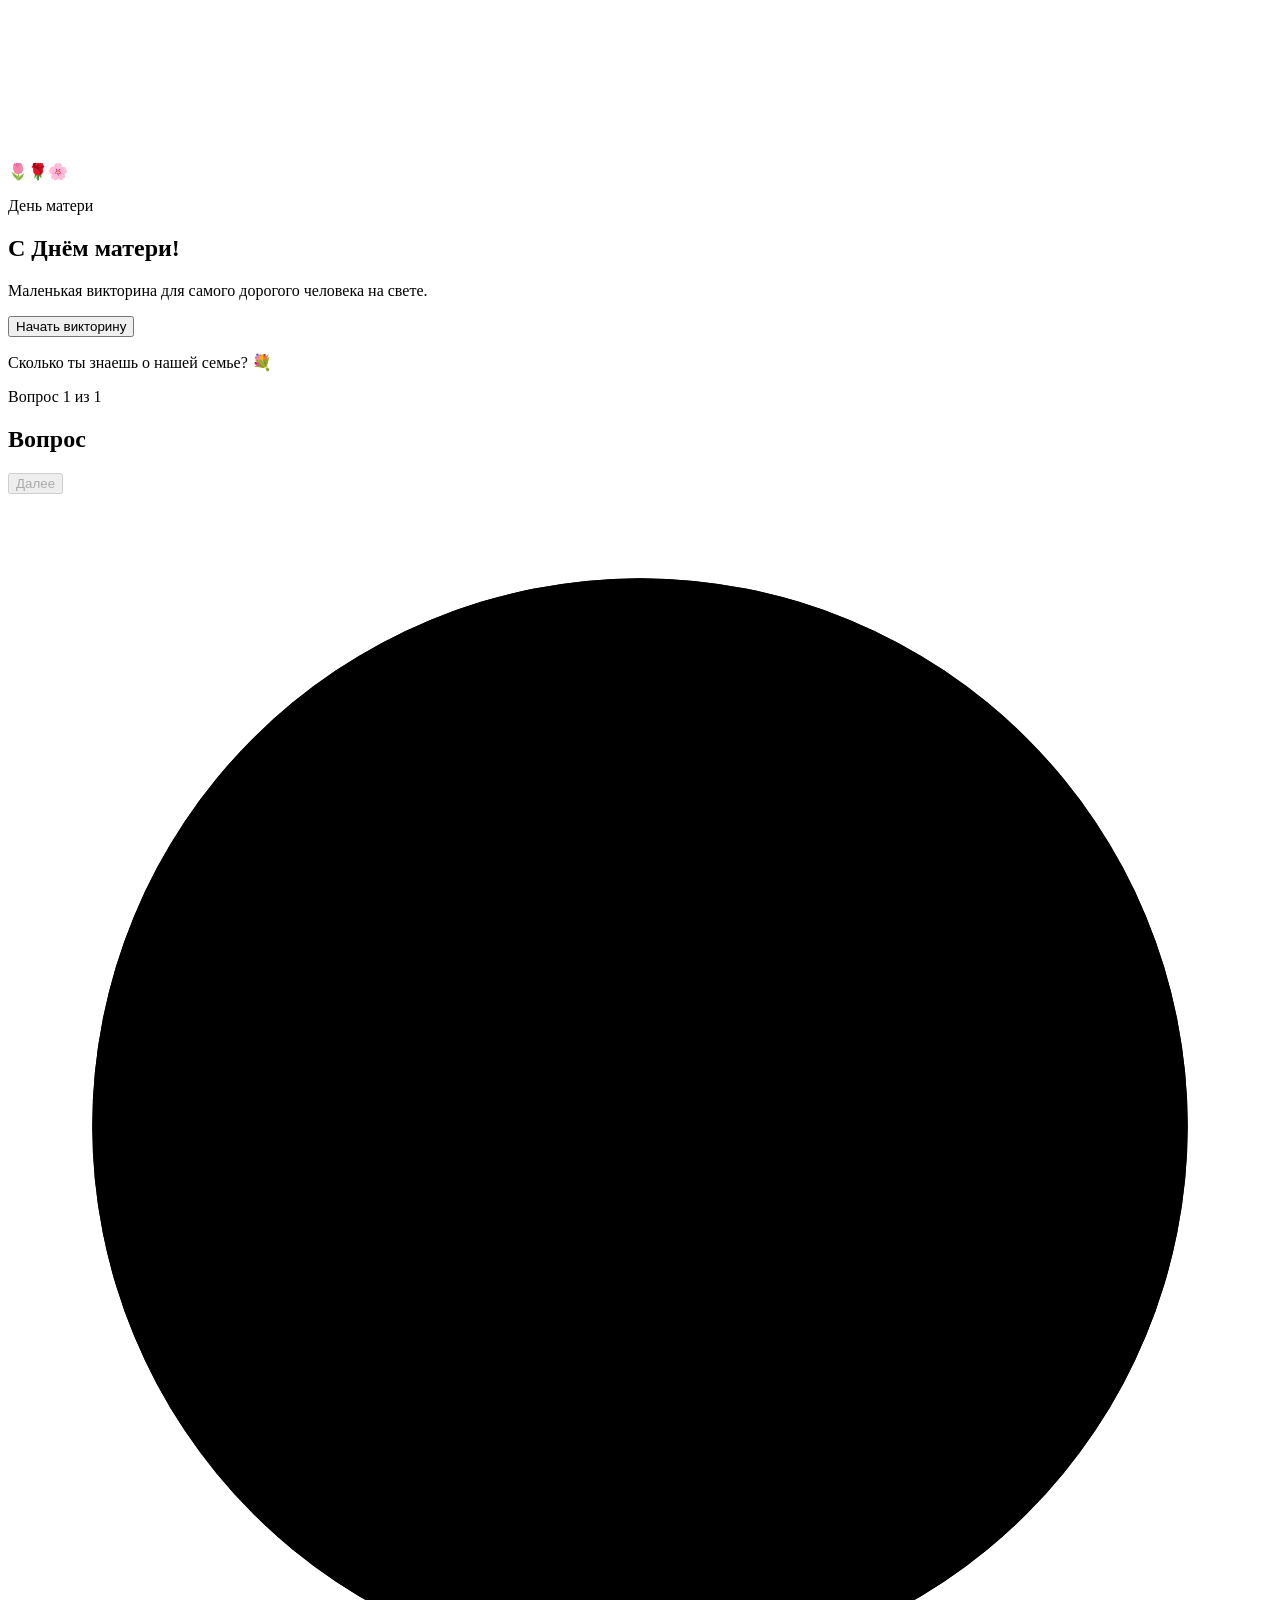
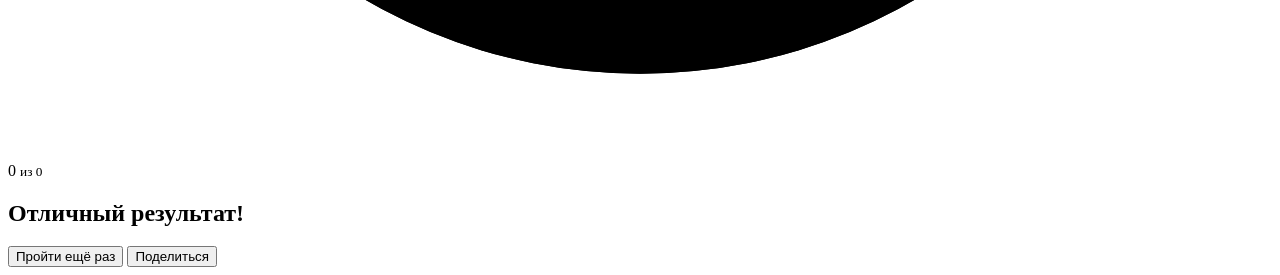
==== index.html @ c1efa542 "Add Mother's Day interactive quiz site (HTML/CSS/JS)" ====
<!DOCTYPE html>
<html lang="ru">
<head>
  <meta charset="UTF-8" />
  <meta name="viewport" content="width=device-width, initial-scale=1.0" />
  <title>С Днём матери ❤️</title>
  <meta name="description" content="Маленькая интерактивная викторина для самой лучшей мамы." />
  <link rel="preconnect" href="https://fonts.googleapis.com" />
  <link rel="preconnect" href="https://fonts.gstatic.com" crossorigin />
  <link
    href="https://fonts.googleapis.com/css2?family=Comfortaa:wght@400;500;600;700&family=Playfair+Display:ital,wght@0,500;0,600;0,700;1,500&display=swap"
    rel="stylesheet"
  />
  <link rel="stylesheet" href="css/style.css" />
</head>
<body>
  <div class="petals" aria-hidden="true"></div>
  <canvas id="confetti" aria-hidden="true"></canvas>

  <main class="app">
    <section id="screen-intro" class="screen screen--active">
      <div class="card card--intro">
        <div class="bouquet" aria-hidden="true">
          <span>🌷</span><span>🌹</span><span>🌸</span>
        </div>
        <p class="eyebrow" id="intro-eyebrow">День матери</p>
        <h1 class="title" id="intro-title">С Днём матери!</h1>
        <p class="subtitle" id="intro-subtitle">
          Маленькая викторина для самого дорогого человека на свете.
        </p>
        <button class="btn btn--primary" id="start-btn">
          Начать викторину
        </button>
        <p class="hint" id="intro-hint">Сколько ты знаешь о нашей семье? 💐</p>
      </div>
    </section>

    <section id="screen-quiz" class="screen">
      <div class="card card--quiz">
        <div class="progress">
          <div class="progress__bar">
            <div class="progress__fill" id="progress-fill"></div>
          </div>
          <span class="progress__label" id="progress-label">Вопрос 1 из 1</span>
        </div>

        <h2 class="question" id="question-text">Вопрос</h2>

        <div class="options" id="options"></div>

        <div class="feedback" id="feedback" hidden></div>

        <button class="btn btn--primary" id="next-btn" disabled>
          Далее
        </button>
      </div>
    </section>

    <section id="screen-result" class="screen">
      <div class="card card--result">
        <div class="score-ring">
          <svg viewBox="0 0 120 120" class="score-ring__svg">
            <circle class="score-ring__track" cx="60" cy="60" r="52" />
            <circle class="score-ring__value" id="score-ring-value" cx="60" cy="60" r="52" />
          </svg>
          <div class="score-ring__text">
            <span id="score-number">0</span>
            <small id="score-total">из 0</small>
          </div>
        </div>

        <h2 class="result-title" id="result-title">Отличный результат!</h2>
        <p class="result-text" id="result-text"></p>

        <div class="result-actions">
          <button class="btn btn--primary" id="restart-btn">
            Пройти ещё раз
          </button>
          <button class="btn btn--ghost" id="share-btn">
            Поделиться
          </button>
        </div>
      </div>
    </section>
  </main>

  <script src="js/quiz-data.js"></script>
  <script src="js/app.js"></script>
</body>
</html>
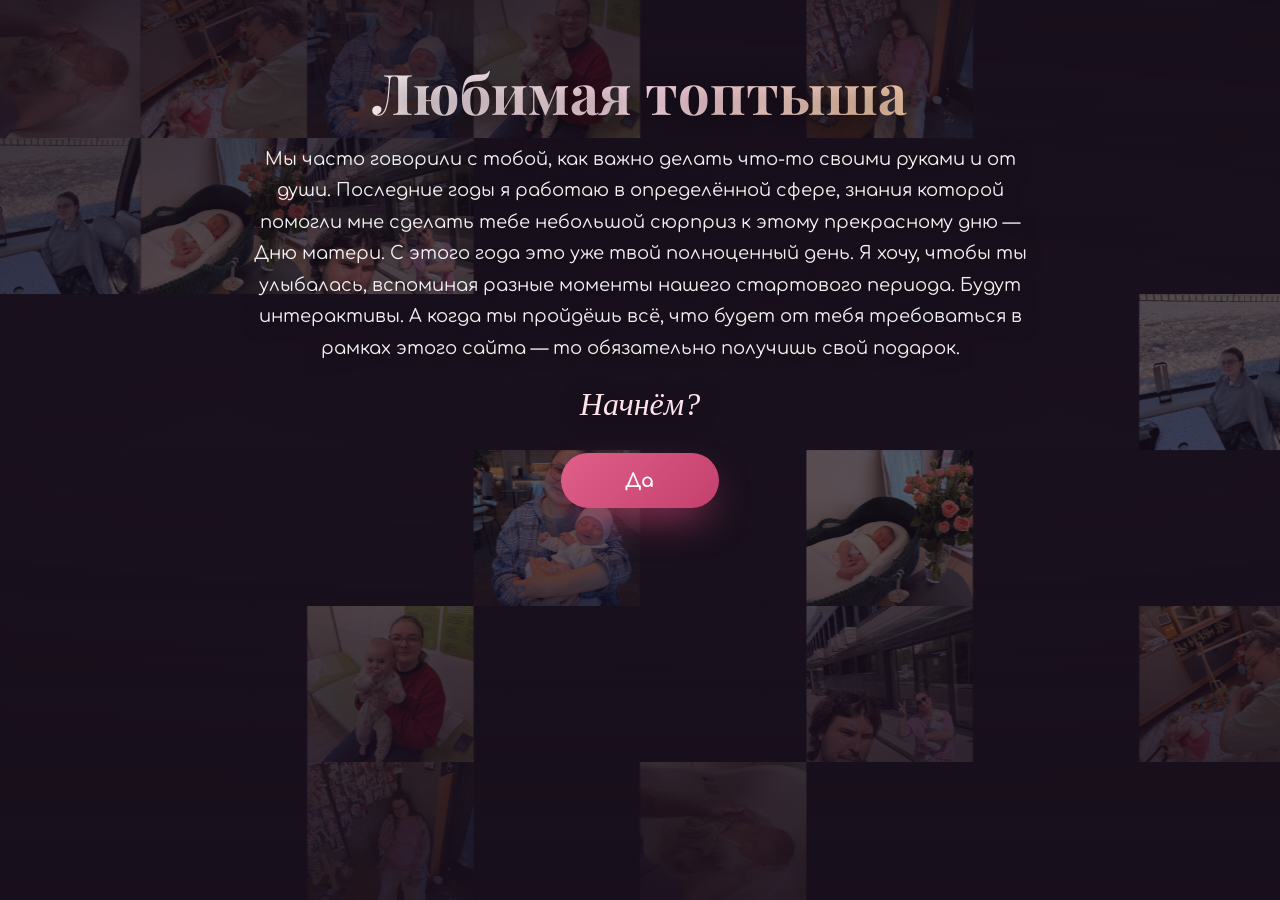
==== commit 5d498501: "Add landing page with photo mosaic; move quiz to quiz.html" ====
--- a/index.html
+++ b/index.html
@@ -3,88 +3,38 @@
 <head>
   <meta charset="UTF-8" />
   <meta name="viewport" content="width=device-width, initial-scale=1.0" />
-  <title>С Днём матери ❤️</title>
-  <meta name="description" content="Маленькая интерактивная викторина для самой лучшей мамы." />
+  <title>Любимой топтыше 💐</title>
+  <meta name="description" content="Сюрприз ко Дню матери" />
   <link rel="preconnect" href="https://fonts.googleapis.com" />
   <link rel="preconnect" href="https://fonts.gstatic.com" crossorigin />
   <link
     href="https://fonts.googleapis.com/css2?family=Comfortaa:wght@400;500;600;700&family=Playfair+Display:ital,wght@0,500;0,600;0,700;1,500&display=swap"
     rel="stylesheet"
   />
-  <link rel="stylesheet" href="css/style.css" />
+  <link rel="stylesheet" href="css/landing.css" />
 </head>
 <body>
-  <div class="petals" aria-hidden="true"></div>
-  <canvas id="confetti" aria-hidden="true"></canvas>
+  <div class="mosaic" id="mosaic" aria-hidden="true"></div>
+  <div class="scrim" aria-hidden="true"></div>
 
-  <main class="app">
-    <section id="screen-intro" class="screen screen--active">
-      <div class="card card--intro">
-        <div class="bouquet" aria-hidden="true">
-          <span>🌷</span><span>🌹</span><span>🌸</span>
-        </div>
-        <p class="eyebrow" id="intro-eyebrow">День матери</p>
-        <h1 class="title" id="intro-title">С Днём матери!</h1>
-        <p class="subtitle" id="intro-subtitle">
-          Маленькая викторина для самого дорогого человека на свете.
-        </p>
-        <button class="btn btn--primary" id="start-btn">
-          Начать викторину
-        </button>
-        <p class="hint" id="intro-hint">Сколько ты знаешь о нашей семье? 💐</p>
-      </div>
-    </section>
+  <main class="landing">
+    <div class="landing__text">
+      <p class="greeting">Любимая топтыша</p>
+      <p class="message">
+        Мы часто говорили с тобой, как важно делать что-то своими руками и от
+        души. Последние годы я работаю в определённой сфере, знания которой
+        помогли мне сделать тебе небольшой сюрприз к этому прекрасному дню —
+        Дню матери. С этого года это уже твой полноценный день. Я хочу, чтобы ты
+        улыбалась, вспоминая разные моменты нашего стартового периода. Будут
+        интерактивы. А когда ты пройдёшь всё, что будет от тебя требоваться в
+        рамках этого сайта — то обязательно получишь свой подарок.
+      </p>
+      <p class="question">Начнём?</p>
+    </div>
 
-    <section id="screen-quiz" class="screen">
-      <div class="card card--quiz">
-        <div class="progress">
-          <div class="progress__bar">
-            <div class="progress__fill" id="progress-fill"></div>
-          </div>
-          <span class="progress__label" id="progress-label">Вопрос 1 из 1</span>
-        </div>
-
-        <h2 class="question" id="question-text">Вопрос</h2>
-
-        <div class="options" id="options"></div>
-
-        <div class="feedback" id="feedback" hidden></div>
-
-        <button class="btn btn--primary" id="next-btn" disabled>
-          Далее
-        </button>
-      </div>
-    </section>
-
-    <section id="screen-result" class="screen">
-      <div class="card card--result">
-        <div class="score-ring">
-          <svg viewBox="0 0 120 120" class="score-ring__svg">
-            <circle class="score-ring__track" cx="60" cy="60" r="52" />
-            <circle class="score-ring__value" id="score-ring-value" cx="60" cy="60" r="52" />
-          </svg>
-          <div class="score-ring__text">
-            <span id="score-number">0</span>
-            <small id="score-total">из 0</small>
-          </div>
-        </div>
-
-        <h2 class="result-title" id="result-title">Отличный результат!</h2>
-        <p class="result-text" id="result-text"></p>
-
-        <div class="result-actions">
-          <button class="btn btn--primary" id="restart-btn">
-            Пройти ещё раз
-          </button>
-          <button class="btn btn--ghost" id="share-btn">
-            Поделиться
-          </button>
-        </div>
-      </div>
-    </section>
+    <a class="btn-yes" href="quiz.html">Да</a>
   </main>
 
-  <script src="js/quiz-data.js"></script>
-  <script src="js/app.js"></script>
+  <script src="js/landing.js"></script>
 </body>
 </html>
--- a/css/landing.css
+++ b/css/landing.css
@@ -0,0 +1,178 @@
+* {
+  box-sizing: border-box;
+  margin: 0;
+  padding: 0;
+}
+
+html,
+body {
+  height: 100%;
+}
+
+body {
+  font-family: "Comfortaa", system-ui, sans-serif;
+  background: #1c1420;
+  overflow: hidden;
+  -webkit-font-smoothing: antialiased;
+}
+
+/* ---------- фон: мозаика из фото ---------- */
+.mosaic {
+  position: fixed;
+  inset: 0;
+  display: grid;
+  gap: 0;
+  z-index: 0;
+  overflow: hidden;
+  transform: scale(1.04);
+  animation: drift 70s ease-in-out infinite alternate;
+  will-change: transform;
+}
+
+.mosaic img {
+  width: 100%;
+  height: 100%;
+  object-fit: cover;
+  display: block;
+  opacity: 0;
+  animation: fadeIn 1.4s ease both;
+}
+
+@keyframes drift {
+  from {
+    transform: scale(1.04) translate(0, 0);
+  }
+  to {
+    transform: scale(1.16) translate(-2%, -2%);
+  }
+}
+
+@keyframes fadeIn {
+  to {
+    opacity: 1;
+  }
+}
+
+/* ---------- затемнение поверх фото ---------- */
+.scrim {
+  position: fixed;
+  inset: 0;
+  z-index: 1;
+  background:
+    linear-gradient(
+      180deg,
+      rgba(24, 15, 28, 0.86) 0%,
+      rgba(24, 15, 28, 0.6) 30%,
+      rgba(24, 15, 28, 0.4) 55%,
+      rgba(24, 15, 28, 0.78) 100%
+    ),
+    radial-gradient(
+      130% 90% at 50% 0%,
+      rgba(24, 15, 28, 0.15),
+      rgba(24, 15, 28, 0.65)
+    );
+}
+
+/* ---------- контент ---------- */
+.landing {
+  position: relative;
+  z-index: 2;
+  min-height: 100vh;
+  min-height: 100dvh;
+  display: flex;
+  flex-direction: column;
+  align-items: center;
+  justify-content: flex-start;
+  text-align: center;
+  padding: 7vh 22px 48px;
+  overflow-y: auto;
+}
+
+.landing__text {
+  max-width: 780px;
+  color: #fff;
+}
+
+.greeting {
+  font-family: "Playfair Display", serif;
+  font-size: clamp(32px, 6.5vw, 56px);
+  font-weight: 700;
+  line-height: 1.05;
+  margin-bottom: 22px;
+  text-shadow: 0 4px 30px rgba(0, 0, 0, 0.65);
+  background: linear-gradient(120deg, #fff 0%, #ffd9e6 55%, #f6c98a 100%);
+  -webkit-background-clip: text;
+  background-clip: text;
+  -webkit-text-fill-color: transparent;
+}
+
+.message {
+  font-size: clamp(15px, 2.1vw, 18px);
+  line-height: 1.75;
+  color: rgba(255, 255, 255, 0.94);
+  text-shadow: 0 2px 18px rgba(0, 0, 0, 0.7);
+  margin-bottom: 22px;
+}
+
+.question {
+  font-family: "Playfair Display", serif;
+  font-style: italic;
+  font-size: clamp(22px, 4vw, 32px);
+  color: #ffe3ea;
+  text-shadow: 0 2px 20px rgba(0, 0, 0, 0.6);
+  margin-bottom: 30px;
+}
+
+/* ---------- кнопка «Да» ---------- */
+.btn-yes {
+  display: inline-block;
+  font-family: inherit;
+  font-size: 19px;
+  font-weight: 700;
+  letter-spacing: 0.02em;
+  text-decoration: none;
+  color: #fff;
+  padding: 17px 64px;
+  border-radius: 999px;
+  background: linear-gradient(135deg, #e0608a 0%, #c43f6d 100%);
+  box-shadow: 0 18px 40px -12px rgba(196, 63, 109, 0.85);
+  transition: transform 0.16s ease, box-shadow 0.22s ease;
+  animation: pulse 2.6s ease-in-out infinite;
+}
+
+.btn-yes:hover {
+  transform: translateY(-3px);
+  box-shadow: 0 26px 50px -14px rgba(196, 63, 109, 0.9);
+}
+
+.btn-yes:active {
+  transform: scale(0.97);
+}
+
+@keyframes pulse {
+  0%,
+  100% {
+    box-shadow: 0 18px 40px -12px rgba(196, 63, 109, 0.85);
+  }
+  50% {
+    box-shadow: 0 18px 46px -8px rgba(196, 63, 109, 1);
+  }
+}
+
+@media (max-width: 480px) {
+  .landing {
+    padding: 5vh 16px 40px;
+  }
+
+  .btn-yes {
+    width: 100%;
+    padding: 16px 0;
+  }
+}
+
+@media (prefers-reduced-motion: reduce) {
+  .mosaic,
+  .btn-yes {
+    animation: none;
+  }
+}
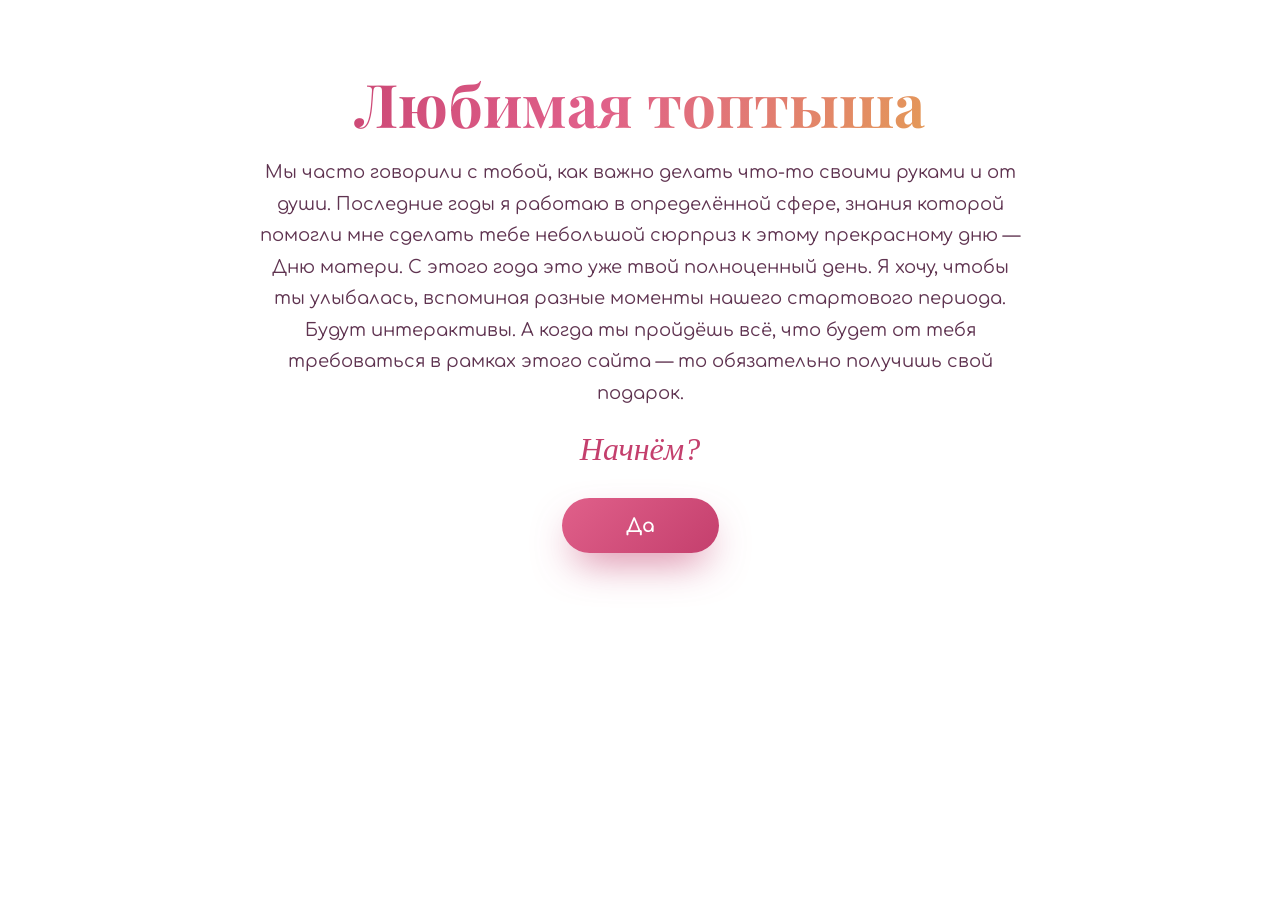
==== commit 84bc2a52: "Rework: white landing with falling emoji; question -> reveal flow with wrong-answer modal" ====
--- a/index.html
+++ b/index.html
@@ -14,8 +14,7 @@
   <link rel="stylesheet" href="css/landing.css" />
 </head>
 <body>
-  <div class="mosaic" id="mosaic" aria-hidden="true"></div>
-  <div class="scrim" aria-hidden="true"></div>
+  <div class="falling" id="falling" aria-hidden="true"></div>
 
   <main class="landing">
     <div class="landing__text">
@@ -32,7 +31,7 @@
       <p class="question">Начнём?</p>
     </div>
 
-    <a class="btn-yes" href="quiz.html">Да</a>
+    <a class="btn-yes" href="question.html?q=1">Да</a>
   </main>
 
   <script src="js/landing.js"></script>
--- a/css/landing.css
+++ b/css/landing.css
@@ -11,72 +11,42 @@
 
 body {
   font-family: "Comfortaa", system-ui, sans-serif;
-  background: #1c1420;
-  overflow: hidden;
+  color: #4a2f42;
+  background: #ffffff;
+  overflow-x: hidden;
   -webkit-font-smoothing: antialiased;
 }
 
-/* ---------- фон: мозаика из фото ---------- */
-.mosaic {
+/* ---------- падающие эмодзи ---------- */
+.falling {
   position: fixed;
   inset: 0;
-  display: grid;
-  gap: 0;
+  overflow: hidden;
+  pointer-events: none;
   z-index: 0;
-  overflow: hidden;
-  transform: scale(1.04);
-  animation: drift 70s ease-in-out infinite alternate;
+}
+
+.falling span {
+  position: absolute;
+  top: -12vh;
+  line-height: 1;
+  animation: fall linear infinite;
   will-change: transform;
 }
 
-.mosaic img {
-  width: 100%;
-  height: 100%;
-  object-fit: cover;
-  display: block;
-  opacity: 0;
-  animation: fadeIn 1.4s ease both;
-}
-
-@keyframes drift {
+@keyframes fall {
   from {
-    transform: scale(1.04) translate(0, 0);
+    transform: translateY(-12vh) rotate(0deg);
   }
   to {
-    transform: scale(1.16) translate(-2%, -2%);
+    transform: translateY(120vh) rotate(360deg);
   }
-}
-
-@keyframes fadeIn {
-  to {
-    opacity: 1;
-  }
-}
-
-/* ---------- затемнение поверх фото ---------- */
-.scrim {
-  position: fixed;
-  inset: 0;
-  z-index: 1;
-  background:
-    linear-gradient(
-      180deg,
-      rgba(24, 15, 28, 0.86) 0%,
-      rgba(24, 15, 28, 0.6) 30%,
-      rgba(24, 15, 28, 0.4) 55%,
-      rgba(24, 15, 28, 0.78) 100%
-    ),
-    radial-gradient(
-      130% 90% at 50% 0%,
-      rgba(24, 15, 28, 0.15),
-      rgba(24, 15, 28, 0.65)
-    );
 }
 
 /* ---------- контент ---------- */
 .landing {
   position: relative;
-  z-index: 2;
+  z-index: 1;
   min-height: 100vh;
   min-height: 100dvh;
   display: flex;
@@ -84,23 +54,20 @@
   align-items: center;
   justify-content: flex-start;
   text-align: center;
-  padding: 7vh 22px 48px;
-  overflow-y: auto;
+  padding: 8vh 22px 56px;
 }
 
 .landing__text {
-  max-width: 780px;
-  color: #fff;
+  max-width: 760px;
 }
 
 .greeting {
   font-family: "Playfair Display", serif;
-  font-size: clamp(32px, 6.5vw, 56px);
+  font-size: clamp(34px, 7vw, 60px);
   font-weight: 700;
   line-height: 1.05;
   margin-bottom: 22px;
-  text-shadow: 0 4px 30px rgba(0, 0, 0, 0.65);
-  background: linear-gradient(120deg, #fff 0%, #ffd9e6 55%, #f6c98a 100%);
+  background: linear-gradient(120deg, #c43f6d 0%, #e0608a 45%, #e5a94a 100%);
   -webkit-background-clip: text;
   background-clip: text;
   -webkit-text-fill-color: transparent;
@@ -109,8 +76,7 @@
 .message {
   font-size: clamp(15px, 2.1vw, 18px);
   line-height: 1.75;
-  color: rgba(255, 255, 255, 0.94);
-  text-shadow: 0 2px 18px rgba(0, 0, 0, 0.7);
+  color: #5f3350;
   margin-bottom: 22px;
 }
 
@@ -118,8 +84,7 @@
   font-family: "Playfair Display", serif;
   font-style: italic;
   font-size: clamp(22px, 4vw, 32px);
-  color: #ffe3ea;
-  text-shadow: 0 2px 20px rgba(0, 0, 0, 0.6);
+  color: #c43f6d;
   margin-bottom: 30px;
 }
 
@@ -129,39 +94,27 @@
   font-family: inherit;
   font-size: 19px;
   font-weight: 700;
-  letter-spacing: 0.02em;
   text-decoration: none;
   color: #fff;
   padding: 17px 64px;
   border-radius: 999px;
   background: linear-gradient(135deg, #e0608a 0%, #c43f6d 100%);
-  box-shadow: 0 18px 40px -12px rgba(196, 63, 109, 0.85);
+  box-shadow: 0 18px 40px -12px rgba(196, 63, 109, 0.75);
   transition: transform 0.16s ease, box-shadow 0.22s ease;
-  animation: pulse 2.6s ease-in-out infinite;
 }
 
 .btn-yes:hover {
   transform: translateY(-3px);
-  box-shadow: 0 26px 50px -14px rgba(196, 63, 109, 0.9);
+  box-shadow: 0 26px 50px -14px rgba(196, 63, 109, 0.85);
 }
 
 .btn-yes:active {
   transform: scale(0.97);
 }
 
-@keyframes pulse {
-  0%,
-  100% {
-    box-shadow: 0 18px 40px -12px rgba(196, 63, 109, 0.85);
-  }
-  50% {
-    box-shadow: 0 18px 46px -8px rgba(196, 63, 109, 1);
-  }
-}
-
 @media (max-width: 480px) {
   .landing {
-    padding: 5vh 16px 40px;
+    padding: 6vh 16px 44px;
   }
 
   .btn-yes {
@@ -171,8 +124,7 @@
 }
 
 @media (prefers-reduced-motion: reduce) {
-  .mosaic,
-  .btn-yes {
+  .falling span {
     animation: none;
   }
 }
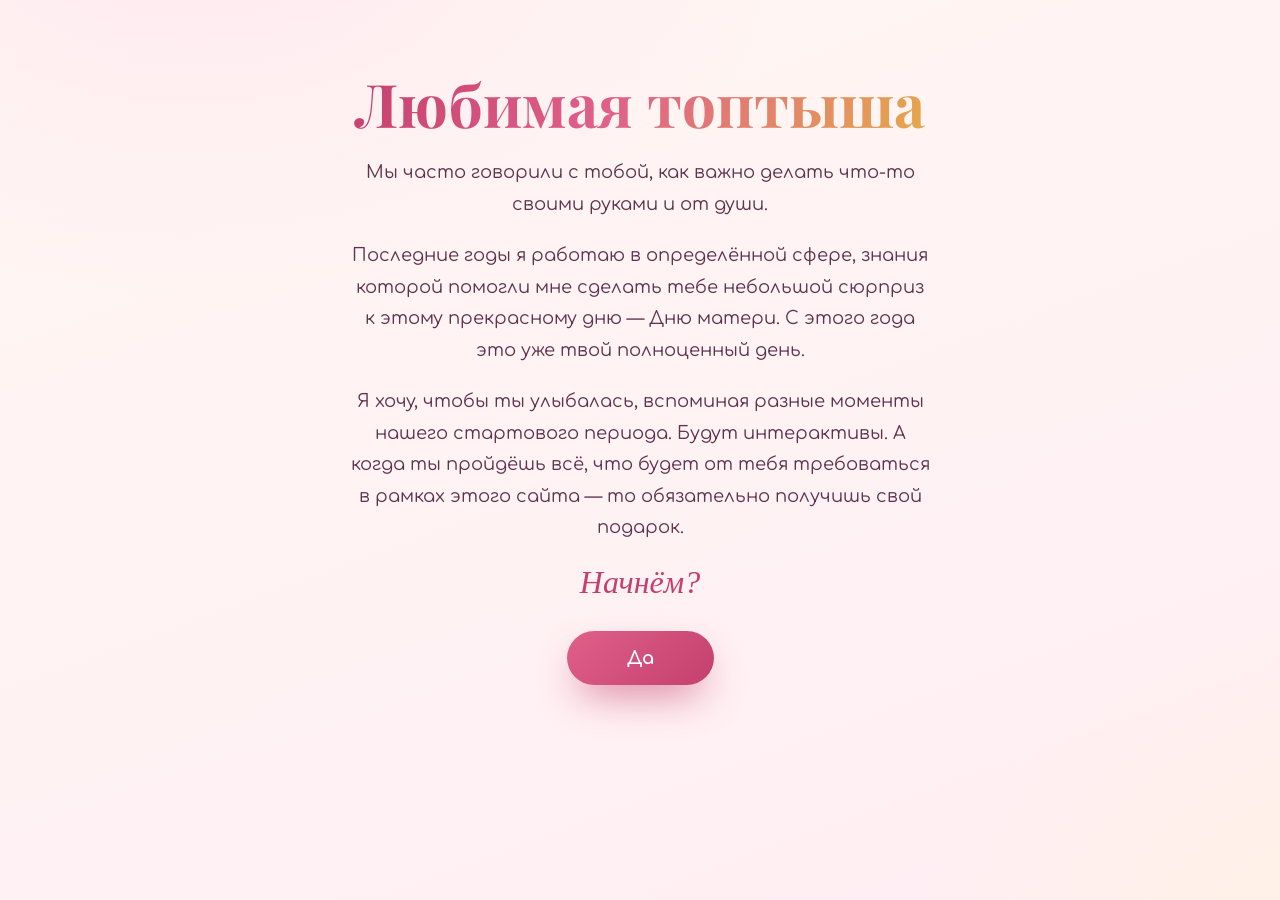
==== commit 72982150: "Design polish: shared tokens, photo fit, a11y focus, mobile, motion, typography" ====
--- a/index.html
+++ b/index.html
@@ -11,6 +11,7 @@
     href="https://fonts.googleapis.com/css2?family=Comfortaa:wght@400;500;600;700&family=Playfair+Display:ital,wght@0,500;0,600;0,700;1,500&display=swap"
     rel="stylesheet"
   />
+  <link rel="stylesheet" href="css/tokens.css" />
   <link rel="stylesheet" href="css/landing.css" />
 </head>
 <body>
@@ -21,12 +22,17 @@
       <p class="greeting">Любимая топтыша</p>
       <p class="message">
         Мы часто говорили с тобой, как важно делать что-то своими руками и от
-        души. Последние годы я работаю в определённой сфере, знания которой
-        помогли мне сделать тебе небольшой сюрприз к этому прекрасному дню —
-        Дню матери. С этого года это уже твой полноценный день. Я хочу, чтобы ты
-        улыбалась, вспоминая разные моменты нашего стартового периода. Будут
-        интерактивы. А когда ты пройдёшь всё, что будет от тебя требоваться в
-        рамках этого сайта — то обязательно получишь свой подарок.
+        души.
+      </p>
+      <p class="message">
+        Последние годы я работаю в определённой сфере, знания которой помогли
+        мне сделать тебе небольшой сюрприз к этому прекрасному дню — Дню матери.
+        С этого года это уже твой полноценный день.
+      </p>
+      <p class="message">
+        Я хочу, чтобы ты улыбалась, вспоминая разные моменты нашего стартового
+        периода. Будут интерактивы. А когда ты пройдёшь всё, что будет от тебя
+        требоваться в рамках этого сайта — то обязательно получишь свой подарок.
       </p>
       <p class="question">Начнём?</p>
     </div>
--- a/css/tokens.css
+++ b/css/tokens.css
@@ -0,0 +1,66 @@
+/* ============================================================
+   Общая система: токены, reset, доступность.
+   Подключается первым на всех страницах.
+   ============================================================ */
+:root {
+  /* палитра */
+  --blush: #ffe3ea;
+  --rose: #e0608a;
+  --rose-deep: #c43f6d;
+  --gold: #e5a94a;
+  --plum: #5f3350;
+  --ink: #4a2f42;
+  --ink-soft: #7c6473;
+  --success: #2f9e6b;
+  --white: #ffffff;
+
+  /* радиусы */
+  --radius-xs: 10px;
+  --radius-sm: 14px;
+  --radius-md: 18px;
+  --radius-lg: 22px;
+  --radius-xl: 28px;
+  --radius-pill: 999px;
+
+  /* тени */
+  --shadow-sm: 0 10px 26px -14px rgba(95, 51, 80, 0.5);
+  --shadow-md: 0 16px 36px -18px rgba(95, 51, 80, 0.5);
+  --shadow-lg: 0 24px 60px -20px rgba(95, 51, 80, 0.28);
+  --shadow-btn: 0 14px 30px -10px rgba(196, 63, 109, 0.7);
+  --shadow-btn-hover: 0 20px 38px -12px rgba(196, 63, 109, 0.75);
+
+  /* отступы */
+  --space-1: 8px;
+  --space-2: 12px;
+  --space-3: 16px;
+  --space-4: 22px;
+  --space-5: 28px;
+
+  /* движение */
+  --dur-fast: 0.15s;
+  --dur-med: 0.3s;
+  --dur-slow: 0.5s;
+  --ease-standard: cubic-bezier(0.4, 0, 0.2, 1);
+
+  /* фокус */
+  --focus-ring: rgba(196, 63, 109, 0.7);
+  --focus-offset: 3px;
+}
+
+* {
+  box-sizing: border-box;
+  margin: 0;
+  padding: 0;
+}
+
+[hidden] {
+  display: none !important;
+}
+
+a:focus-visible,
+button:focus-visible,
+input:focus-visible,
+[tabindex]:focus-visible {
+  outline: 3px solid var(--focus-ring);
+  outline-offset: var(--focus-offset);
+}
--- a/css/landing.css
+++ b/css/landing.css
@@ -1,18 +1,10 @@
-* {
-  box-sizing: border-box;
-  margin: 0;
-  padding: 0;
-}
-
-html,
-body {
-  height: 100%;
-}
-
 body {
   font-family: "Comfortaa", system-ui, sans-serif;
-  color: #4a2f42;
-  background: #ffffff;
+  color: var(--ink);
+  background:
+    radial-gradient(1100px 700px at 15% -10%, #ffe9f0 0%, transparent 55%),
+    radial-gradient(1000px 800px at 110% 110%, #fff2df 0%, transparent 50%),
+    linear-gradient(160deg, #fff7f2 0%, #ffeef4 100%);
   overflow-x: hidden;
   -webkit-font-smoothing: antialiased;
 }
@@ -67,24 +59,31 @@
   font-weight: 700;
   line-height: 1.05;
   margin-bottom: 22px;
-  background: linear-gradient(120deg, #c43f6d 0%, #e0608a 45%, #e5a94a 100%);
+  background: linear-gradient(
+    120deg,
+    var(--rose-deep) 0%,
+    var(--rose) 45%,
+    var(--gold) 100%
+  );
   -webkit-background-clip: text;
   background-clip: text;
   -webkit-text-fill-color: transparent;
 }
 
 .message {
+  max-width: 58ch;
+  margin: 0 auto 20px;
   font-size: clamp(15px, 2.1vw, 18px);
   line-height: 1.75;
-  color: #5f3350;
-  margin-bottom: 22px;
+  color: var(--plum);
 }
 
 .question {
   font-family: "Playfair Display", serif;
   font-style: italic;
   font-size: clamp(22px, 4vw, 32px);
-  color: #c43f6d;
+  color: var(--rose-deep);
+  margin-top: 10px;
   margin-bottom: 30px;
 }
 
@@ -92,15 +91,16 @@
 .btn-yes {
   display: inline-block;
   font-family: inherit;
-  font-size: 19px;
+  font-size: 18px;
   font-weight: 700;
   text-decoration: none;
   color: #fff;
-  padding: 17px 64px;
-  border-radius: 999px;
-  background: linear-gradient(135deg, #e0608a 0%, #c43f6d 100%);
+  padding: 17px 60px;
+  border-radius: var(--radius-pill);
+  background: linear-gradient(135deg, var(--rose) 0%, var(--rose-deep) 100%);
   box-shadow: 0 18px 40px -12px rgba(196, 63, 109, 0.75);
-  transition: transform 0.16s ease, box-shadow 0.22s ease;
+  transition: transform var(--dur-fast) var(--ease-standard),
+    box-shadow 0.22s var(--ease-standard);
 }
 
 .btn-yes:hover {
@@ -109,7 +109,7 @@
 }
 
 .btn-yes:active {
-  transform: scale(0.97);
+  transform: scale(0.98);
 }
 
 @media (max-width: 480px) {
